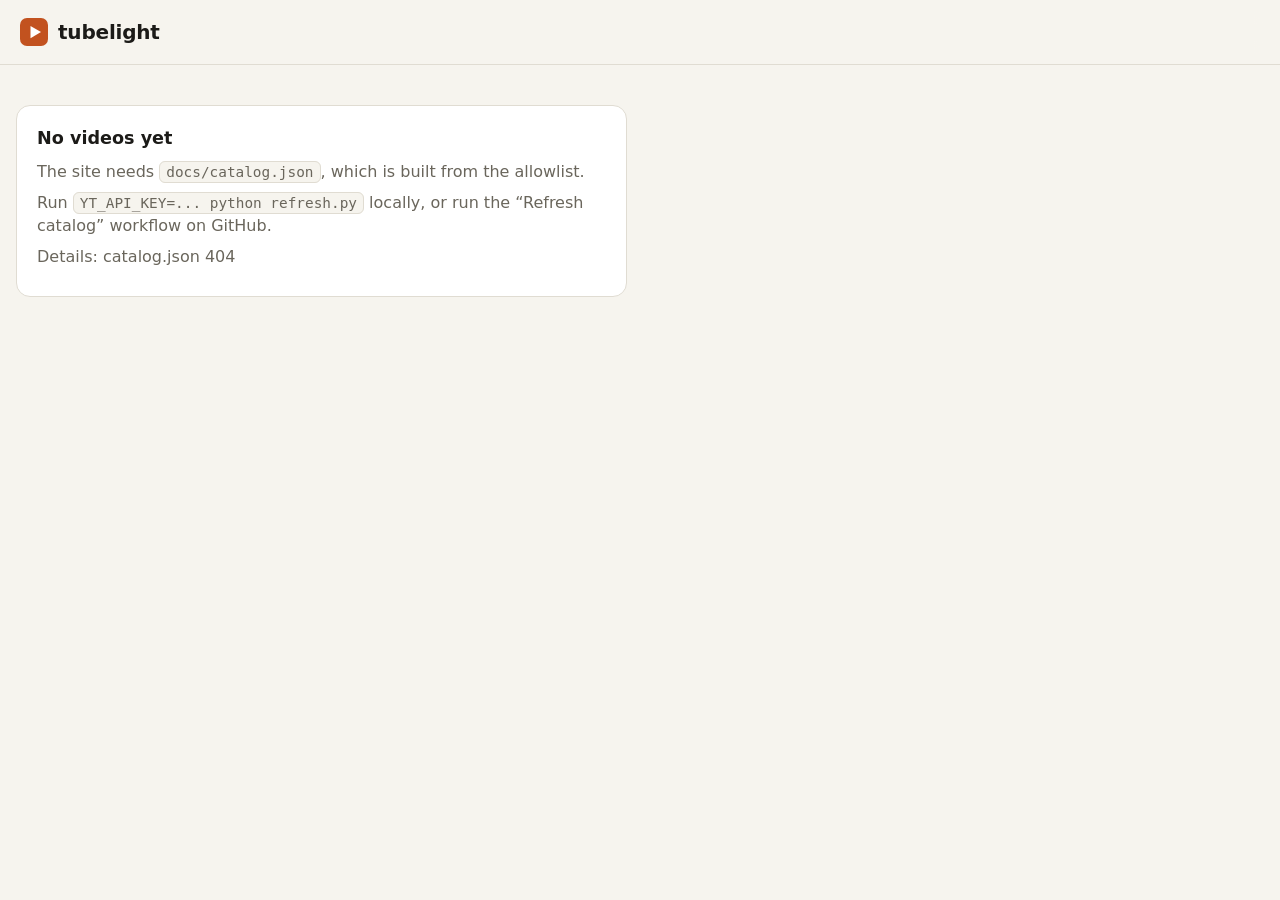
==== docs/index.html @ cef86696 "tubelight: allowlisted YouTube shelves for kids Static site (docs/) that embeds only allowlisted cha" ====
<!doctype html>
<html lang="en">
<head>
  <meta charset="utf-8">
  <meta name="viewport" content="width=device-width, initial-scale=1, viewport-fit=cover">
  <meta name="color-scheme" content="light dark">
  <meta name="referrer" content="strict-origin-when-cross-origin">
  <title>tubelight</title>
  <meta name="description" content="A kids' video shelf: only allowlisted YouTube channels, played in YouTube's embedded player.">
  <link rel="icon" href="data:image/svg+xml,%3Csvg xmlns='http://www.w3.org/2000/svg' viewBox='0 0 32 32'%3E%3Crect width='32' height='32' rx='8' fill='%23c2521f'/%3E%3Cpath d='M12 9l12 7-12 7z' fill='%23fff'/%3E%3C/svg%3E">
  <link rel="stylesheet" href="style.css">
</head>
<body data-page="index">
  <header class="top">
    <a class="brand" href="index.html" aria-label="tubelight home">
      <svg viewBox="0 0 32 32" aria-hidden="true"><rect width="32" height="32" rx="8" fill="var(--accent)"/><path d="M12 9l12 7-12 7z" fill="var(--accent-fg)"/></svg>
      tubelight
    </a>
  </header>
  <main id="app">
    <noscript><div class="notice"><h2>JavaScript is off</h2><p>tubelight needs JavaScript to list the videos.</p></div></noscript>
  </main>
  <script src="app.js"></script>
</body>
</html>
---- docs/style.css ----
/* tubelight: shelves of allowlisted videos. No framework. */
:root {
  --bg: #f6f4ee;
  --surface: #ffffff;
  --fg: #1c1b18;
  --muted: #6a665c;
  --line: #e0dcd2;
  --accent: #c2521f;
  --accent-fg: #ffffff;
  --shadow: 0 1px 2px rgba(0, 0, 0, 0.06), 0 6px 18px rgba(0, 0, 0, 0.06);
  --radius: 14px;
  --card: 260px;
  --font: ui-rounded, "SF Pro Rounded", ui-sans-serif, system-ui, "Segoe UI", Roboto, sans-serif;
  color-scheme: light;
}
@media (prefers-color-scheme: dark) {
  :root:not([data-theme="light"]) {
    --bg: #141417; --surface: #1f1f24; --fg: #ecebe6; --muted: #a39f94; --line: #2f2f36;
    --accent: #ef8a55; --accent-fg: #1a1a1a;
    --shadow: 0 1px 2px rgba(0, 0, 0, 0.4), 0 6px 18px rgba(0, 0, 0, 0.35);
    color-scheme: dark;
  }
}
:root[data-theme="dark"] {
  --bg: #141417; --surface: #1f1f24; --fg: #ecebe6; --muted: #a39f94; --line: #2f2f36;
  --accent: #ef8a55; --accent-fg: #1a1a1a;
  --shadow: 0 1px 2px rgba(0, 0, 0, 0.4), 0 6px 18px rgba(0, 0, 0, 0.35);
  color-scheme: dark;
}

* { box-sizing: border-box; }
html, body { margin: 0; }
body {
  background: var(--bg);
  color: var(--fg);
  font: 16px/1.45 var(--font);
  -webkit-text-size-adjust: 100%;
  min-height: 100dvh;
}
a { color: inherit; text-decoration: none; }
img { display: block; max-width: 100%; }
button { font: inherit; }

/* Header */
.top {
  position: sticky; top: 0; z-index: 10;
  display: flex; align-items: center; gap: 12px;
  padding: 10px 16px;
  padding-left: max(16px, env(safe-area-inset-left));
  padding-right: max(16px, env(safe-area-inset-right));
  background: color-mix(in srgb, var(--bg) 88%, transparent);
  backdrop-filter: blur(12px);
  -webkit-backdrop-filter: blur(12px);
  border-bottom: 1px solid var(--line);
}
.brand {
  display: inline-flex; align-items: center; gap: 10px;
  font-weight: 800; font-size: 1.25rem; letter-spacing: -0.01em;
  min-height: 44px; padding: 0 4px;
}
.brand svg { width: 28px; height: 28px; flex: none; }
.back {
  display: inline-flex; align-items: center; gap: 6px;
  min-height: 44px; padding: 0 14px;
  border-radius: 999px; border: 1px solid var(--line); background: var(--surface);
  font-weight: 600;
}
.back:active { transform: scale(0.97); }

main {
  max-width: 1400px; margin: 0 auto;
  padding: 16px 0 48px;
}

/* Status / empty states */
.notice {
  margin: 24px 16px; padding: 20px;
  background: var(--surface); border: 1px solid var(--line); border-radius: var(--radius);
  max-width: 60ch;
}
.notice h2 { margin: 0 0 8px; font-size: 1.1rem; }
.notice p { margin: 0 0 8px; color: var(--muted); }
.notice code {
  font: 0.9em ui-monospace, "SF Mono", Menlo, Consolas, monospace;
  background: var(--bg); border: 1px solid var(--line); border-radius: 6px; padding: 2px 6px;
}
[hidden] { display: none !important; }

/* Shelves */
.shelf { margin: 8px 0 20px; }
.shelf h2 {
  margin: 0 16px 10px; font-size: 1.3rem; font-weight: 800; letter-spacing: -0.01em;
}
.row {
  display: flex; gap: 14px;
  overflow-x: auto; overscroll-behavior-x: contain;
  scroll-snap-type: x proximity;
  padding: 4px 16px 14px;
  scrollbar-width: thin;
}
.row > .card { flex: 0 0 var(--card); scroll-snap-align: start; }
.grid {
  display: grid; gap: 16px;
  grid-template-columns: repeat(auto-fill, minmax(min(var(--card), 100%), 1fr));
  padding: 4px 16px 14px;
}

/* Card: thumbnail + text, 44px+ touch target by size */
.card {
  display: block; min-width: 0;
  border-radius: var(--radius); outline-offset: 3px;
  -webkit-tap-highlight-color: transparent;
}
.card:focus-visible { outline: 3px solid var(--accent); }
.thumb {
  position: relative; aspect-ratio: 16 / 9;
  background: var(--surface); border-radius: var(--radius); overflow: hidden;
  box-shadow: var(--shadow);
}
.thumb img { width: 100%; height: 100%; object-fit: cover; }
.card:active .thumb { transform: scale(0.98); }
@media (hover: hover) { .card:hover .thumb { transform: translateY(-2px); } }
@media (prefers-reduced-motion: no-preference) { .thumb { transition: transform 150ms ease; } }
.dur {
  position: absolute; right: 8px; bottom: 8px;
  padding: 2px 7px; border-radius: 6px;
  background: rgba(0, 0, 0, 0.75); color: #fff;
  font-size: 0.8rem; font-weight: 600; font-variant-numeric: tabular-nums;
}
.card .title {
  margin: 8px 2px 0; font-weight: 600; line-height: 1.3;
  display: -webkit-box; -webkit-line-clamp: 2; -webkit-box-orient: vertical; overflow: hidden;
  text-wrap: pretty;
}
.card .chan { margin: 2px 2px 0; color: var(--muted); font-size: 0.9rem; }
.card.now .thumb { outline: 3px solid var(--accent); }

/* Watch page. The player is never overlaid, cropped or resized away from 16:9. */
.player {
  width: 100%; max-width: 1100px; margin: 0 auto;
  aspect-ratio: 16 / 9; background: #000;
}
.player iframe { width: 100%; height: 100%; border: 0; display: block; }
@media (min-width: 720px) {
  .player { border-radius: var(--radius); overflow: hidden; margin-top: 8px; }
}
.meta { max-width: 1100px; margin: 14px auto 6px; padding: 0 16px; }
.meta h1 { margin: 0; font-size: 1.35rem; line-height: 1.3; letter-spacing: -0.01em; text-wrap: balance; }
.meta p { margin: 4px 0 0; color: var(--muted); }
.more { margin-top: 18px; }
.more h2 { margin: 0 16px 10px; font-size: 1.15rem; font-weight: 800; }

@media (max-width: 480px) {
  :root { --card: 220px; }
  .brand { font-size: 1.15rem; }
}
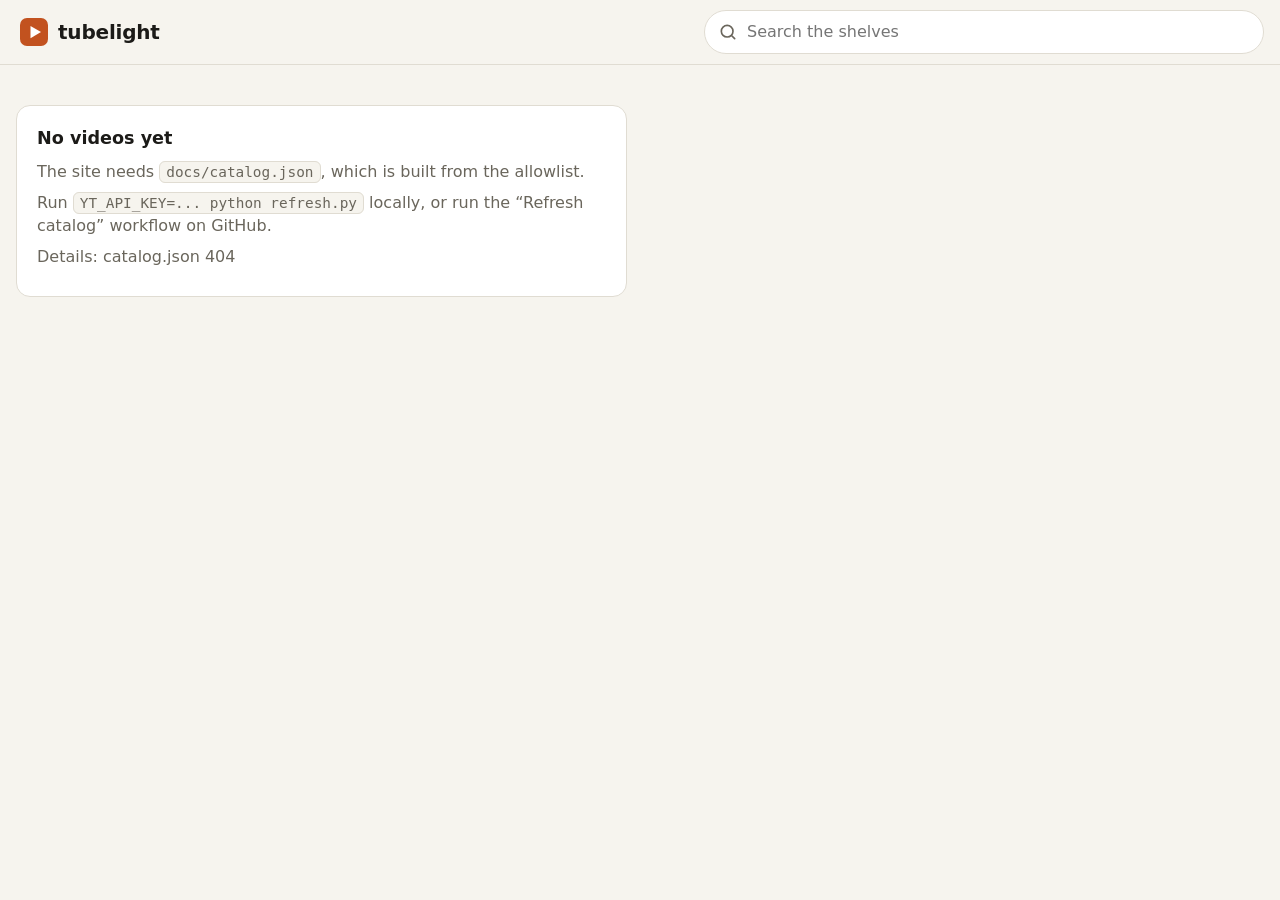
==== commit 888bbea6: "YouTube-style cards: avatars, view counts, upload age; local search over the catalog refresh.py asks" ====
--- a/docs/index.html
+++ b/docs/index.html
@@ -16,6 +16,10 @@
       <svg viewBox="0 0 32 32" aria-hidden="true"><rect width="32" height="32" rx="8" fill="var(--accent)"/><path d="M12 9l12 7-12 7z" fill="var(--accent-fg)"/></svg>
       tubelight
     </a>
+    <form class="search" action="index.html" method="get" role="search">
+      <svg viewBox="0 0 24 24" aria-hidden="true" fill="none" stroke="currentColor" stroke-width="2" stroke-linecap="round"><circle cx="11" cy="11" r="7"/><path d="m20 20-3.5-3.5"/></svg>
+      <input type="search" id="q" name="q" placeholder="Search the shelves" aria-label="Search videos on the shelves" autocomplete="off" autocapitalize="off" spellcheck="false" enterkeyhint="search">
+    </form>
   </header>
   <main id="app">
     <noscript><div class="notice"><h2>JavaScript is off</h2><p>tubelight needs JavaScript to list the videos.</p></div></noscript>
--- a/docs/style.css
+++ b/docs/style.css
@@ -67,6 +67,22 @@
 }
 .back:active { transform: scale(0.97); }
 
+/* Search over the local catalog (never YouTube) */
+.search { flex: 1 1 200px; max-width: 560px; margin-left: auto; position: relative; }
+.search input {
+  width: 100%; min-height: 44px; padding: 8px 14px 8px 42px;
+  font: inherit; color: var(--fg); background: var(--surface);
+  border: 1px solid var(--line); border-radius: 999px;
+  -webkit-appearance: none; appearance: none;
+}
+.search input:focus { outline: 2px solid var(--accent); outline-offset: 1px; border-color: transparent; }
+.search input::-webkit-search-decoration { -webkit-appearance: none; }
+.search svg {
+  position: absolute; left: 14px; top: 50%; width: 20px; height: 20px;
+  transform: translateY(-50%); color: var(--muted); pointer-events: none;
+}
+.results .hint { margin: 0 16px; color: var(--muted); }
+
 main {
   max-width: 1400px; margin: 0 auto;
   padding: 16px 0 48px;
@@ -127,12 +143,23 @@
   background: rgba(0, 0, 0, 0.75); color: #fff;
   font-size: 0.8rem; font-weight: 600; font-variant-numeric: tabular-nums;
 }
+/* Below the thumbnail: avatar on the left, title / channel / stats on the right */
+.info { display: flex; gap: 10px; margin-top: 10px; padding: 0 2px; }
+.avatar {
+  flex: none; width: 36px; height: 36px; border-radius: 50%;
+  background: var(--line); color: var(--muted);
+  display: grid; place-items: center; font-weight: 700; font-size: 0.95rem;
+  overflow: hidden;
+}
+.avatar img { width: 100%; height: 100%; object-fit: cover; }
+.text { min-width: 0; flex: 1; }
 .card .title {
-  margin: 8px 2px 0; font-weight: 600; line-height: 1.3;
+  margin: 0; font-weight: 600; line-height: 1.3;
   display: -webkit-box; -webkit-line-clamp: 2; -webkit-box-orient: vertical; overflow: hidden;
   text-wrap: pretty;
 }
-.card .chan { margin: 2px 2px 0; color: var(--muted); font-size: 0.9rem; }
+.card .chan { margin: 3px 0 0; color: var(--muted); font-size: 0.85rem; white-space: nowrap; overflow: hidden; text-overflow: ellipsis; }
+.card .stats { margin: 0; color: var(--muted); font-size: 0.85rem; font-variant-numeric: tabular-nums; }
 .card.now .thumb { outline: 3px solid var(--accent); }
 
 /* Watch page. The player is never overlaid, cropped or resized away from 16:9. */
@@ -151,6 +178,9 @@
 .more h2 { margin: 0 16px 10px; font-size: 1.15rem; font-weight: 800; }
 
 @media (max-width: 480px) {
-  :root { --card: 220px; }
+  :root { --card: 240px; }
   .brand { font-size: 1.15rem; }
+  .top { flex-wrap: wrap; }
+  .search { flex-basis: 100%; max-width: none; margin-left: 0; order: 3; }
+  .top:has(.back) .brand { display: none; }
 }
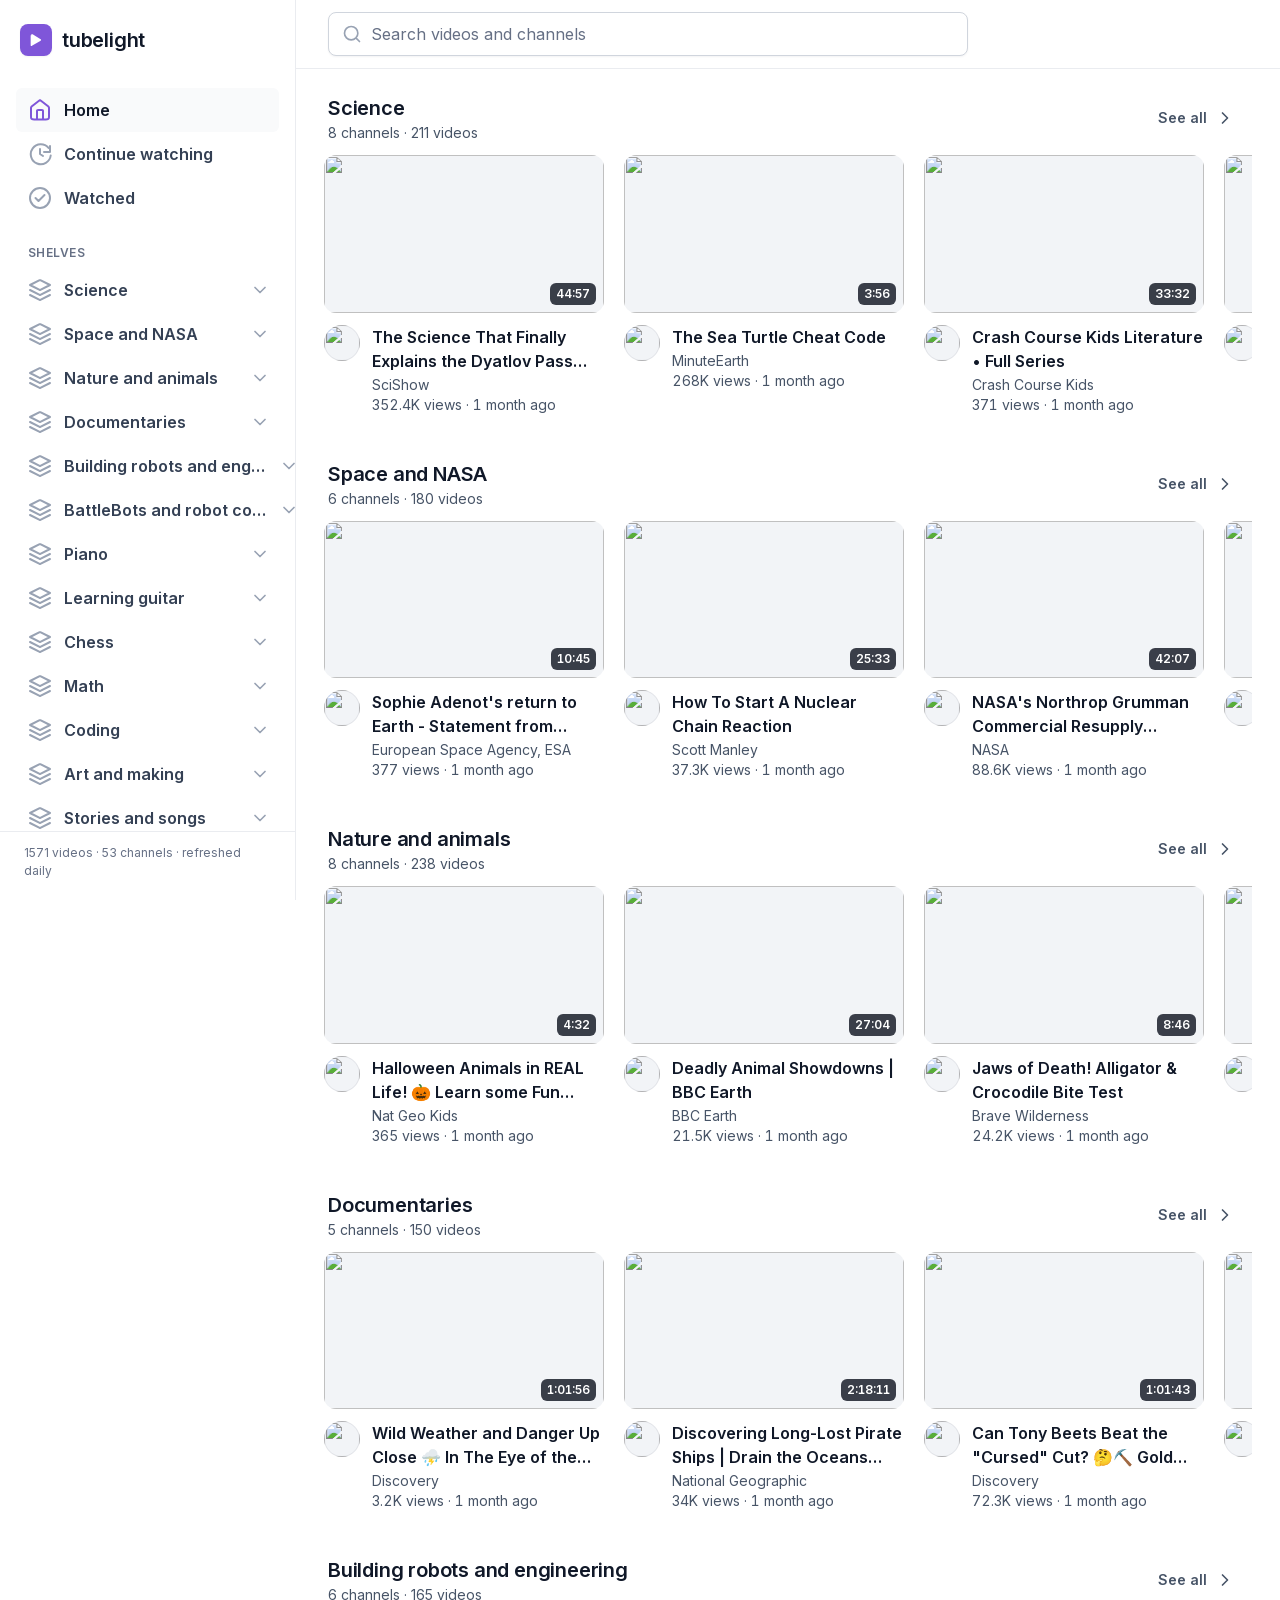
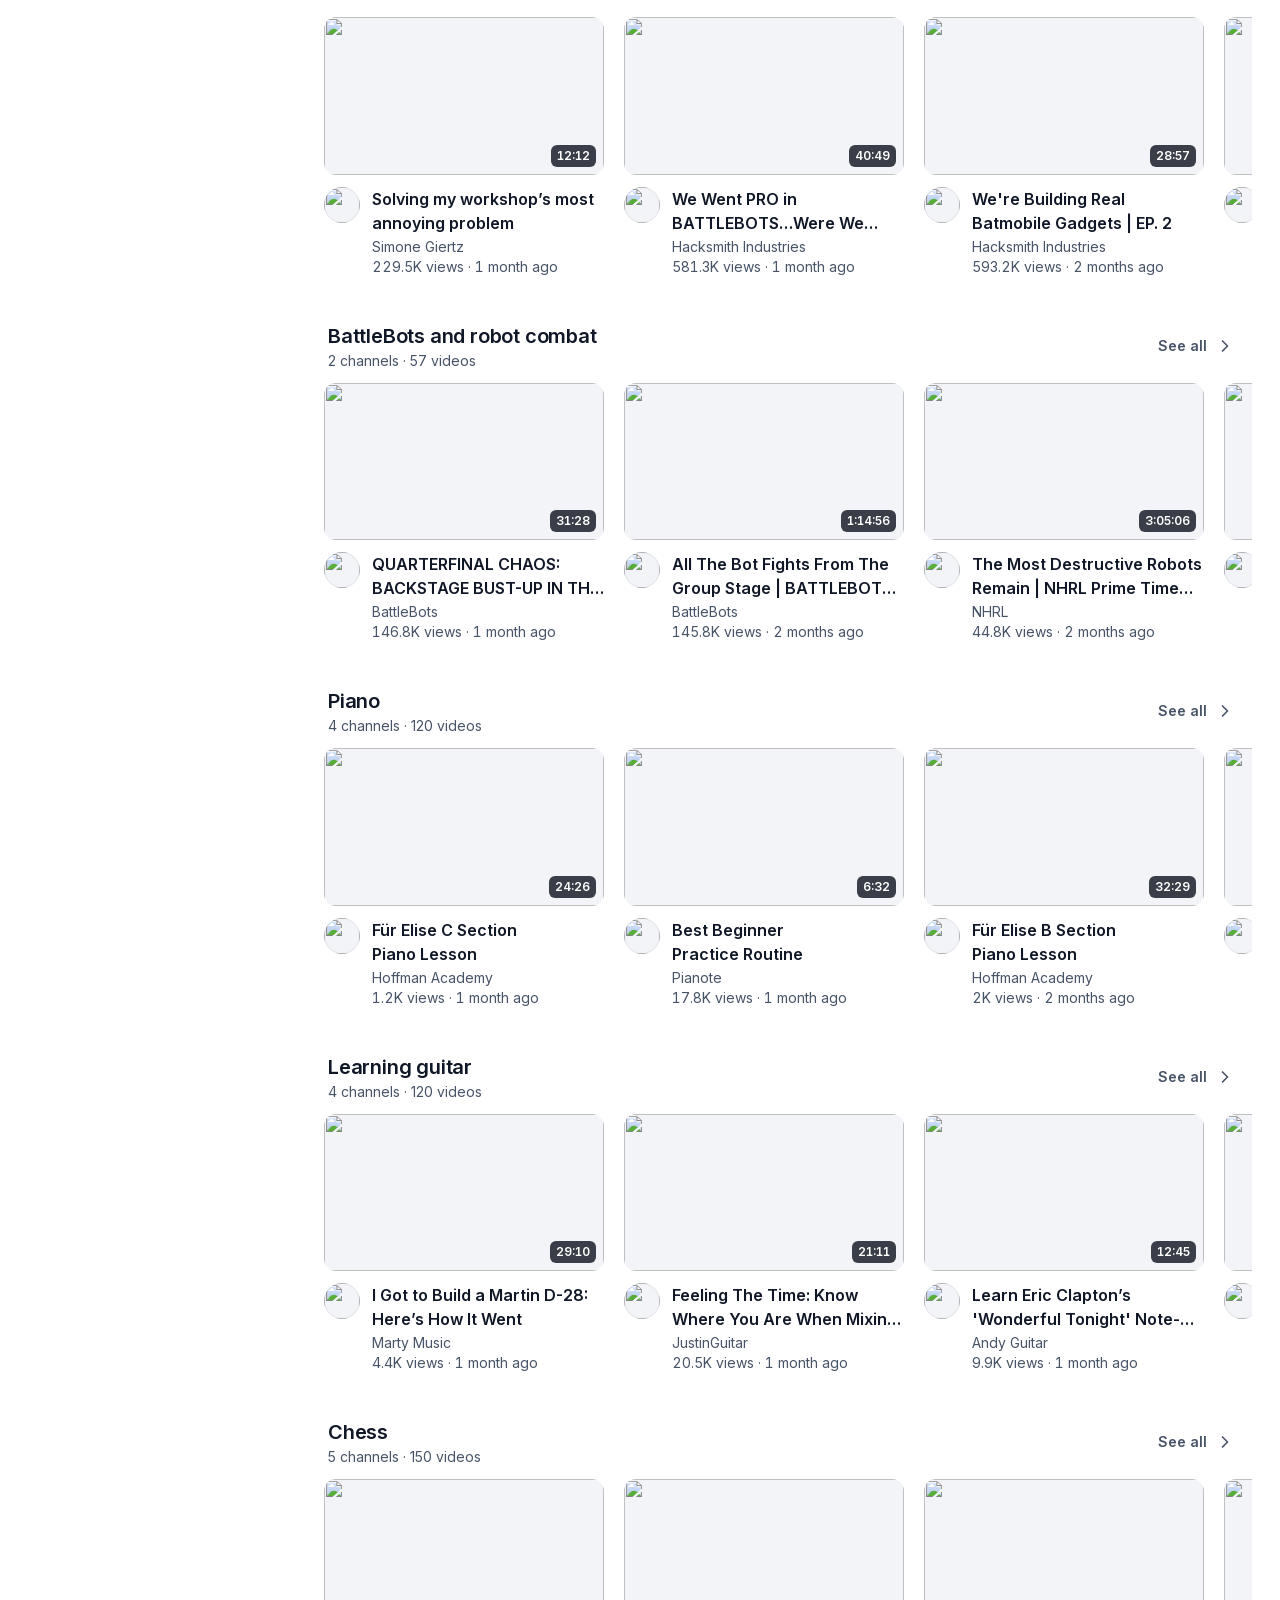
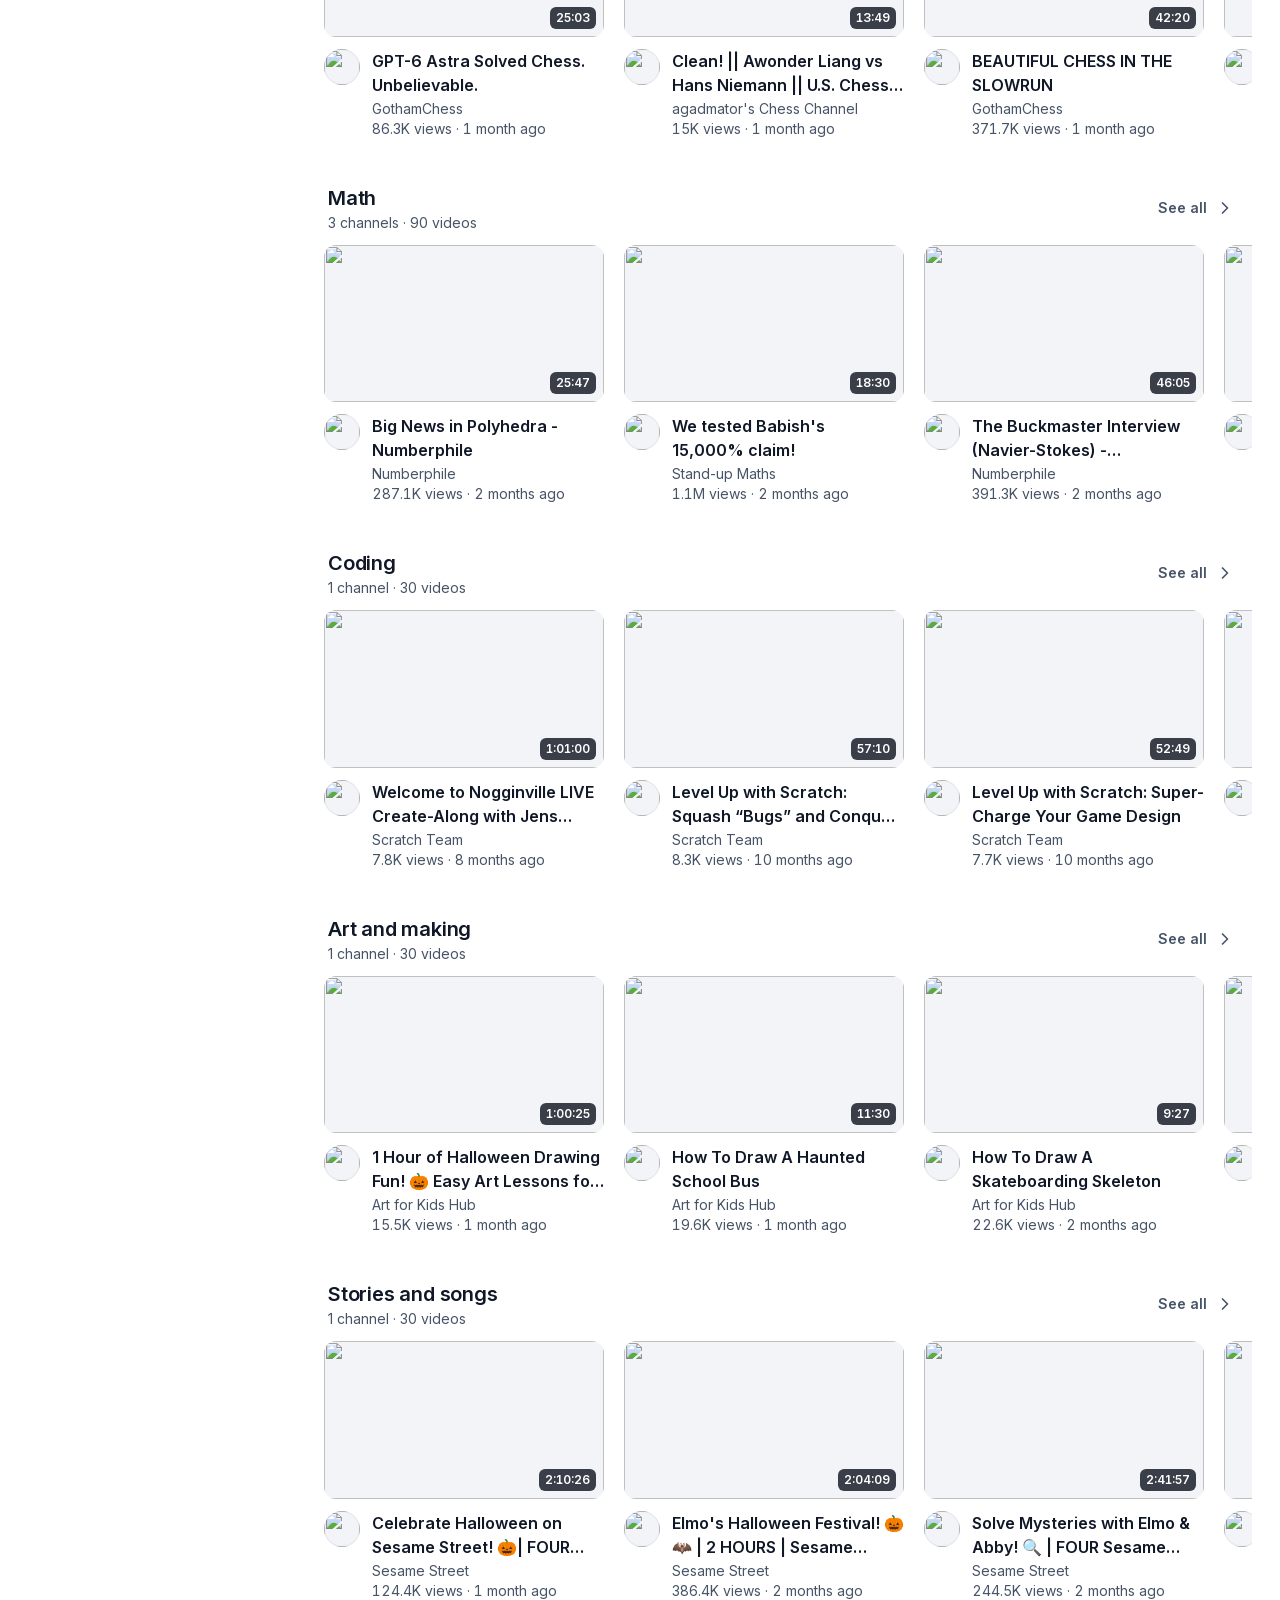
==== commit 36407676: "Rebuild the site as an app in the Untitled UI design language Left pane with shelves and their chann" ====
--- a/docs/index.html
+++ b/docs/index.html
@@ -6,24 +6,57 @@
   <meta name="color-scheme" content="light dark">
   <meta name="referrer" content="strict-origin-when-cross-origin">
   <title>tubelight</title>
-  <meta name="description" content="A kids' video shelf: only allowlisted YouTube channels, played in YouTube's embedded player.">
-  <link rel="icon" href="data:image/svg+xml,%3Csvg xmlns='http://www.w3.org/2000/svg' viewBox='0 0 32 32'%3E%3Crect width='32' height='32' rx='8' fill='%23c2521f'/%3E%3Cpath d='M12 9l12 7-12 7z' fill='%23fff'/%3E%3C/svg%3E">
+  <meta name="description" content="A kids' video library: only allowlisted YouTube channels, played in YouTube's embedded player.">
+  <link rel="icon" href="data:image/svg+xml,%3Csvg xmlns='http://www.w3.org/2000/svg' viewBox='0 0 32 32'%3E%3Crect width='32' height='32' rx='8' fill='%237F56D9'/%3E%3Cpath d='M12 9l12 7-12 7z' fill='%23fff'/%3E%3C/svg%3E">
+  <link rel="preload" href="fonts/Inter-latin.woff2" as="font" type="font/woff2" crossorigin>
   <link rel="stylesheet" href="style.css">
 </head>
-<body data-page="index">
-  <header class="top">
-    <a class="brand" href="index.html" aria-label="tubelight home">
-      <svg viewBox="0 0 32 32" aria-hidden="true"><rect width="32" height="32" rx="8" fill="var(--accent)"/><path d="M12 9l12 7-12 7z" fill="var(--accent-fg)"/></svg>
-      tubelight
-    </a>
-    <form class="search" action="index.html" method="get" role="search">
-      <svg viewBox="0 0 24 24" aria-hidden="true" fill="none" stroke="currentColor" stroke-width="2" stroke-linecap="round"><circle cx="11" cy="11" r="7"/><path d="m20 20-3.5-3.5"/></svg>
-      <input type="search" id="q" name="q" placeholder="Search the shelves" aria-label="Search videos on the shelves" autocomplete="off" autocapitalize="off" spellcheck="false" enterkeyhint="search">
-    </form>
-  </header>
-  <main id="app">
-    <noscript><div class="notice"><h2>JavaScript is off</h2><p>tubelight needs JavaScript to list the videos.</p></div></noscript>
-  </main>
+<body>
+  <!-- Icon sprite, Untitled UI line style: 24px grid, 2px stroke, round caps -->
+  <svg xmlns="http://www.w3.org/2000/svg" style="display:none" aria-hidden="true">
+    <symbol id="i-search" viewBox="0 0 24 24"><path d="M21 21l-4.35-4.35M19 11a8 8 0 11-16 0 8 8 0 0116 0z"/></symbol>
+    <symbol id="i-home" viewBox="0 0 24 24"><path d="M9 21V13.6c0-.56 0-.84.11-1.05a1 1 0 01.44-.44C9.76 12 10.04 12 10.6 12h2.8c.56 0 .84 0 1.05.11a1 1 0 01.44.44c.11.21.11.49.11 1.05V21M11.02 2.76L4.24 8.04c-.46.35-.68.53-.85.75a2 2 0 00-.33.66C3 9.72 3 10 3 10.58v7.62c0 1.12 0 1.68.22 2.11a2 2 0 00.87.87C4.52 21.4 5.08 21.4 6.2 21.4h11.6c1.12 0 1.68 0 2.11-.22a2 2 0 00.87-.87c.22-.43.22-.99.22-2.11v-7.62c0-.58 0-.86-.07-1.13a2 2 0 00-.33-.66c-.17-.22-.4-.4-.85-.75l-6.78-5.28c-.35-.27-.52-.41-.72-.46a1 1 0 00-.5 0c-.2.05-.37.19-.72.46z"/></symbol>
+    <symbol id="i-clock" viewBox="0 0 24 24"><path d="M22.7 13.5a10 10 0 11-2.2-7.6M22 4v6h-6M12 7v5l3 2"/></symbol>
+    <symbol id="i-check-circle" viewBox="0 0 24 24"><path d="M7.5 12l3 3 6-6M22 12a10 10 0 11-20 0 10 10 0 0120 0z"/></symbol>
+    <symbol id="i-check" viewBox="0 0 24 24"><path d="M20 6L9 17l-5-5"/></symbol>
+    <symbol id="i-menu" viewBox="0 0 24 24"><path d="M3 12h18M3 6h18M3 18h18"/></symbol>
+    <symbol id="i-x" viewBox="0 0 24 24"><path d="M17 7L7 17M7 7l10 10"/></symbol>
+    <symbol id="i-chevron-right" viewBox="0 0 24 24"><path d="M9 18l6-6-6-6"/></symbol>
+    <symbol id="i-chevron-down" viewBox="0 0 24 24"><path d="M6 9l6 6 6-6"/></symbol>
+    <symbol id="i-arrow-left" viewBox="0 0 24 24"><path d="M19 12H5m0 0l7 7m-7-7l7-7"/></symbol>
+    <symbol id="i-play" viewBox="0 0 24 24"><path d="M5 4.99c0-.98 0-1.47.2-1.74a1 1 0 01.73-.4c.34-.03.75.24 1.57.77l10.86 7.01c.71.46 1.07.69 1.19.98a1 1 0 010 .78c-.12.29-.48.52-1.19.98L6.5 20.38c-.82.53-1.23.8-1.57.77a1 1 0 01-.73-.4c-.2-.27-.2-.76-.2-1.74V4.99z"/></symbol>
+    <symbol id="i-layers" viewBox="0 0 24 24"><path d="M2 12l9.64 4.82c.13.07.2.1.27.11a.5.5 0 00.18 0c.07-.01.14-.04.27-.11L22 12M2 17l9.64 4.82c.13.07.2.1.27.11a.5.5 0 00.18 0c.07-.01.14-.04.27-.11L22 17M2 7l9.64-4.82c.13-.07.2-.1.27-.11a.5.5 0 01.18 0c.07.01.14.04.27.11L22 7l-9.64 4.82c-.13.07-.2.1-.27.11a.5.5 0 01-.18 0c-.07-.01-.14-.04-.27-.11L2 7z"/></symbol>
+    <symbol id="i-grid" viewBox="0 0 24 24"><path d="M8.4 3H4.6c-.56 0-.84 0-1.05.11a1 1 0 00-.44.44C3 3.76 3 4.04 3 4.6v3.8c0 .56 0 .84.11 1.05a1 1 0 00.44.44C3.76 10 4.04 10 4.6 10h3.8c.56 0 .84 0 1.05-.11a1 1 0 00.44-.44C10 9.24 10 8.96 10 8.4V4.6c0-.56 0-.84-.11-1.05a1 1 0 00-.44-.44C9.24 3 8.96 3 8.4 3zM19.4 3h-3.8c-.56 0-.84 0-1.05.11a1 1 0 00-.44.44C14 3.76 14 4.04 14 4.6v3.8c0 .56 0 .84.11 1.05a1 1 0 00.44.44c.21.11.49.11 1.05.11h3.8c.56 0 .84 0 1.05-.11a1 1 0 00.44-.44C21 9.24 21 8.96 21 8.4V4.6c0-.56 0-.84-.11-1.05a1 1 0 00-.44-.44C20.24 3 19.96 3 19.4 3zM19.4 14h-3.8c-.56 0-.84 0-1.05.11a1 1 0 00-.44.44c-.11.21-.11.49-.11 1.05v3.8c0 .56 0 .84.11 1.05a1 1 0 00.44.44c.21.11.49.11 1.05.11h3.8c.56 0 .84 0 1.05-.11a1 1 0 00.44-.44c.11-.21.11-.49.11-1.05v-3.8c0-.56 0-.84-.11-1.05a1 1 0 00-.44-.44C20.24 14 19.96 14 19.4 14zM8.4 14H4.6c-.56 0-.84 0-1.05.11a1 1 0 00-.44.44C3 14.76 3 15.04 3 15.6v3.8c0 .56 0 .84.11 1.05a1 1 0 00.44.44C3.76 21 4.04 21 4.6 21h3.8c.56 0 .84 0 1.05-.11a1 1 0 00.44-.44c.11-.21.11-.49.11-1.05v-3.8c0-.56 0-.84-.11-1.05a1 1 0 00-.44-.44C9.24 14 8.96 14 8.4 14z"/></symbol>
+    <symbol id="i-trash" viewBox="0 0 24 24"><path d="M16 6v-.8c0-1.12 0-1.68-.22-2.11a2 2 0 00-.87-.87C14.48 2 13.92 2 12.8 2h-1.6c-1.12 0-1.68 0-2.11.22a2 2 0 00-.87.87C8 3.52 8 4.08 8 5.2V6m2 5.5v5m4-5v5M3 6h18m-2 0v11.2c0 1.68 0 2.52-.33 3.16a3 3 0 01-1.31 1.31c-.64.33-1.48.33-3.16.33H9.8c-1.68 0-2.52 0-3.16-.33a3 3 0 01-1.31-1.31C5 19.72 5 18.88 5 17.2V6"/></symbol>
+  </svg>
+
+  <div class="app" id="app">
+    <aside class="sidebar" id="sidebar" aria-label="Library">
+      <div class="sidebar-head">
+        <a class="brand" href="index.html" data-route="home">
+          <span class="brand-mark" aria-hidden="true"><svg class="icon"><use href="#i-play"/></svg></span>
+          tubelight
+        </a>
+        <button class="icon-btn sidebar-close" id="sidebar-close" type="button" aria-label="Close menu"><svg class="icon"><use href="#i-x"/></svg></button>
+      </div>
+      <nav class="nav" id="nav" aria-label="Shelves and channels"></nav>
+      <div class="sidebar-foot" id="sidebar-foot"></div>
+    </aside>
+    <div class="backdrop" id="backdrop" hidden></div>
+
+    <div class="content">
+      <header class="topbar">
+        <button class="icon-btn menu-btn" id="menu-btn" type="button" aria-label="Open menu" aria-controls="sidebar" aria-expanded="false"><svg class="icon"><use href="#i-menu"/></svg></button>
+        <form class="search" id="search-form" role="search" action="index.html" method="get">
+          <svg class="icon search-icon" aria-hidden="true"><use href="#i-search"/></svg>
+          <input class="input" type="search" id="q" name="q" placeholder="Search videos and channels" aria-label="Search videos and channels" autocomplete="off" autocapitalize="off" spellcheck="false" enterkeyhint="search">
+        </form>
+      </header>
+      <main class="view" id="view" tabindex="-1">
+        <noscript><div class="empty"><h2>JavaScript is off</h2><p>tubelight needs JavaScript to show the library.</p></div></noscript>
+      </main>
+    </div>
+  </div>
   <script src="app.js"></script>
 </body>
 </html>
--- a/docs/style.css
+++ b/docs/style.css
@@ -1,186 +1,324 @@
-/* tubelight: shelves of allowlisted videos. No framework. */
+/* tubelight — Untitled UI design language in plain CSS.
+   Tokens follow Untitled UI's gray/brand scales, type scale, radii, shadows
+   and focus rings. No framework, no build step. */
+
+@font-face {
+  font-family: "Inter";
+  font-style: normal;
+  font-weight: 400 700;
+  font-display: swap;
+  src: url("fonts/Inter-latin.woff2") format("woff2");
+  unicode-range: U+0000-00FF, U+0131, U+0152-0153, U+02BB-02BC, U+02C6, U+02DA, U+02DC, U+0304, U+0308, U+0329, U+2000-206F, U+20AC, U+2122, U+2191, U+2193, U+2212, U+2215, U+FEFF, U+FFFD;
+}
+
 :root {
-  --bg: #f6f4ee;
-  --surface: #ffffff;
-  --fg: #1c1b18;
-  --muted: #6a665c;
-  --line: #e0dcd2;
-  --accent: #c2521f;
-  --accent-fg: #ffffff;
-  --shadow: 0 1px 2px rgba(0, 0, 0, 0.06), 0 6px 18px rgba(0, 0, 0, 0.06);
-  --radius: 14px;
-  --card: 260px;
-  --font: ui-rounded, "SF Pro Rounded", ui-sans-serif, system-ui, "Segoe UI", Roboto, sans-serif;
+  /* Primitives: Untitled UI gray and brand (purple) scales */
+  --gray-25: #FCFCFD; --gray-50: #F9FAFB; --gray-100: #F2F4F7; --gray-200: #EAECF0; --gray-300: #D0D5DD;
+  --gray-400: #98A2B3; --gray-500: #667085; --gray-600: #475467; --gray-700: #344054; --gray-800: #182230;
+  --gray-900: #101828; --gray-950: #0C111D;
+  --brand-50: #F9F5FF; --brand-100: #F4EBFF; --brand-200: #E9D7FE; --brand-300: #D6BBFB; --brand-400: #B692F6;
+  --brand-500: #9E77ED; --brand-600: #7F56D9; --brand-700: #6941C6; --brand-800: #53389E; --brand-900: #42307D;
+  --success-50: #ECFDF3; --success-200: #ABEFC6; --success-500: #17B26A; --success-600: #079455; --success-700: #067647;
+  --error-600: #D92D20;
+
+  /* Semantic (light) */
+  --bg-primary: #FFFFFF;
+  --bg-secondary: var(--gray-50);
+  --bg-tertiary: var(--gray-100);
+  --bg-active: var(--gray-50);
+  --bg-brand-primary: var(--brand-50);
+  --bg-brand-solid: var(--brand-600);
+  --bg-brand-solid-hover: var(--brand-700);
+  --border-primary: var(--gray-300);
+  --border-secondary: var(--gray-200);
+  --border-brand: var(--brand-300);
+  --text-primary: var(--gray-900);
+  --text-secondary: var(--gray-700);
+  --text-tertiary: var(--gray-600);
+  --text-quaternary: var(--gray-500);
+  --text-placeholder: var(--gray-500);
+  --text-brand: var(--brand-700);
+  --text-on-brand: #FFFFFF;
+  --fg-quaternary: var(--gray-400);
+  --fg-brand: var(--brand-600);
+  --utility-success-bg: var(--success-50);
+  --utility-success-border: var(--success-200);
+  --utility-success-text: var(--success-700);
+  --ring: 0 0 0 4px var(--brand-100);
+  --ring-gray: 0 0 0 4px var(--gray-100);
+  --shadow-xs: 0 1px 2px 0 rgba(16, 24, 40, 0.05);
+  --shadow-sm: 0 1px 3px 0 rgba(16, 24, 40, 0.10), 0 1px 2px 0 rgba(16, 24, 40, 0.06);
+  --shadow-md: 0 4px 8px -2px rgba(16, 24, 40, 0.10), 0 2px 4px -2px rgba(16, 24, 40, 0.06);
+  --shadow-lg: 0 12px 16px -4px rgba(16, 24, 40, 0.08), 0 4px 6px -2px rgba(16, 24, 40, 0.03);
+  --thumb-bg: var(--gray-100);
+
+  --sidebar-w: 296px;
+  --radius-sm: 6px; --radius-md: 8px; --radius-lg: 12px; --radius-xl: 16px;
+  --font: "Inter", ui-sans-serif, system-ui, -apple-system, "Segoe UI", Roboto, sans-serif;
   color-scheme: light;
 }
 @media (prefers-color-scheme: dark) {
   :root:not([data-theme="light"]) {
-    --bg: #141417; --surface: #1f1f24; --fg: #ecebe6; --muted: #a39f94; --line: #2f2f36;
-    --accent: #ef8a55; --accent-fg: #1a1a1a;
-    --shadow: 0 1px 2px rgba(0, 0, 0, 0.4), 0 6px 18px rgba(0, 0, 0, 0.35);
+    --bg-primary: var(--gray-950); --bg-secondary: var(--gray-900); --bg-tertiary: var(--gray-800); --bg-active: var(--gray-800);
+    --bg-brand-primary: #2C1C5F; --bg-brand-solid: var(--brand-600); --bg-brand-solid-hover: var(--brand-500);
+    --border-primary: var(--gray-700); --border-secondary: var(--gray-800); --border-brand: var(--brand-400);
+    --text-primary: var(--gray-50); --text-secondary: var(--gray-300); --text-tertiary: var(--gray-400); --text-quaternary: var(--gray-400);
+    --text-placeholder: var(--gray-500); --text-brand: var(--brand-300); --fg-quaternary: var(--gray-500); --fg-brand: var(--brand-500);
+    --utility-success-bg: #053321; --utility-success-border: #085D3A; --utility-success-text: #75E0A7;
+    --ring: 0 0 0 4px rgba(158, 119, 237, 0.24); --ring-gray: 0 0 0 4px rgba(152, 162, 179, 0.14);
+    --thumb-bg: var(--gray-800);
     color-scheme: dark;
   }
 }
 :root[data-theme="dark"] {
-  --bg: #141417; --surface: #1f1f24; --fg: #ecebe6; --muted: #a39f94; --line: #2f2f36;
-  --accent: #ef8a55; --accent-fg: #1a1a1a;
-  --shadow: 0 1px 2px rgba(0, 0, 0, 0.4), 0 6px 18px rgba(0, 0, 0, 0.35);
+  --bg-primary: var(--gray-950); --bg-secondary: var(--gray-900); --bg-tertiary: var(--gray-800); --bg-active: var(--gray-800);
+  --bg-brand-primary: #2C1C5F; --bg-brand-solid: var(--brand-600); --bg-brand-solid-hover: var(--brand-500);
+  --border-primary: var(--gray-700); --border-secondary: var(--gray-800); --border-brand: var(--brand-400);
+  --text-primary: var(--gray-50); --text-secondary: var(--gray-300); --text-tertiary: var(--gray-400); --text-quaternary: var(--gray-400);
+  --text-placeholder: var(--gray-500); --text-brand: var(--brand-300); --fg-quaternary: var(--gray-500); --fg-brand: var(--brand-500);
+  --utility-success-bg: #053321; --utility-success-border: #085D3A; --utility-success-text: #75E0A7;
+  --ring: 0 0 0 4px rgba(158, 119, 237, 0.24); --ring-gray: 0 0 0 4px rgba(152, 162, 179, 0.14);
+  --thumb-bg: var(--gray-800);
   color-scheme: dark;
 }
 
+/* ---------- base ---------- */
 * { box-sizing: border-box; }
-html, body { margin: 0; }
+html, body { margin: 0; height: 100%; }
 body {
-  background: var(--bg);
-  color: var(--fg);
-  font: 16px/1.45 var(--font);
-  -webkit-text-size-adjust: 100%;
-  min-height: 100dvh;
+  background: var(--bg-primary); color: var(--text-primary);
+  font: 400 16px/24px var(--font);
+  -webkit-font-smoothing: antialiased; -webkit-text-size-adjust: 100%;
 }
 a { color: inherit; text-decoration: none; }
 img { display: block; max-width: 100%; }
-button { font: inherit; }
-
-/* Header */
-.top {
-  position: sticky; top: 0; z-index: 10;
+button { font: inherit; color: inherit; background: none; border: 0; padding: 0; cursor: pointer; }
+h1, h2, h3, p { margin: 0; }
+[hidden] { display: none !important; }
+.icon { width: 20px; height: 20px; flex: none; fill: none; stroke: currentColor; stroke-width: 2; stroke-linecap: round; stroke-linejoin: round; }
+:focus-visible { outline: none; box-shadow: var(--ring); border-radius: var(--radius-md); }
+
+/* ---------- app shell ---------- */
+.app { display: flex; min-height: 100dvh; }
+.sidebar {
+  width: var(--sidebar-w); flex: none;
+  display: flex; flex-direction: column;
+  background: var(--bg-primary); border-right: 1px solid var(--border-secondary);
+  position: sticky; top: 0; height: 100dvh; overflow: hidden;
+}
+.sidebar-head { display: flex; align-items: center; justify-content: space-between; padding: 24px 20px 16px; }
+.brand { display: inline-flex; align-items: center; gap: 10px; font-weight: 600; font-size: 20px; line-height: 30px; letter-spacing: -0.01em; }
+.brand-mark {
+  display: grid; place-items: center; width: 32px; height: 32px; border-radius: var(--radius-md);
+  background: var(--bg-brand-solid); color: #fff; box-shadow: var(--shadow-xs);
+}
+.brand-mark .icon { width: 16px; height: 16px; fill: currentColor; stroke: none; }
+
+.nav { flex: 1; overflow-y: auto; padding: 0 16px 16px; scrollbar-width: thin; }
+.nav-section { margin-top: 16px; }
+.nav-label {
+  padding: 8px 12px 6px; font-size: 12px; line-height: 18px; font-weight: 600;
+  color: var(--text-quaternary); text-transform: uppercase; letter-spacing: 0.04em;
+}
+.nav-item {
+  display: flex; align-items: center; gap: 12px; width: 100%;
+  min-height: 44px; padding: 8px 12px; border-radius: var(--radius-sm);
+  font-size: 16px; line-height: 24px; font-weight: 600; color: var(--text-secondary);
+  text-align: left; -webkit-tap-highlight-color: transparent;
+}
+.nav-item .icon { width: 24px; height: 24px; color: var(--fg-quaternary); }
+.nav-item:hover { background: var(--bg-active); color: var(--text-primary); }
+.nav-item[aria-current="page"] { background: var(--bg-active); color: var(--text-primary); }
+.nav-item[aria-current="page"] .icon { color: var(--fg-brand); }
+.nav-item .grow { flex: 1; min-width: 0; overflow: hidden; text-overflow: ellipsis; white-space: nowrap; }
+.nav-item .count {
+  font-size: 12px; line-height: 18px; font-weight: 500; color: var(--text-secondary);
+  background: var(--bg-tertiary); border-radius: 999px; padding: 2px 8px;
+}
+.nav-shelf { display: flex; align-items: stretch; }
+.nav-shelf .nav-item { border-radius: var(--radius-sm) 0 0 var(--radius-sm); }
+.nav-toggle {
+  display: grid; place-items: center; width: 44px; border-radius: 0 var(--radius-sm) var(--radius-sm) 0;
+  color: var(--fg-quaternary);
+}
+.nav-toggle:hover { background: var(--bg-active); color: var(--text-primary); }
+.nav-toggle .icon { transition: transform 150ms ease; }
+.nav-toggle[aria-expanded="true"] .icon { transform: rotate(180deg); }
+.nav-children { margin: 2px 0 6px 0; padding-left: 12px; border-left: 1px solid var(--border-secondary); margin-left: 23px; }
+.nav-children .nav-item { font-weight: 500; font-size: 15px; min-height: 40px; padding: 6px 10px; }
+.sidebar-foot { padding: 12px 24px 20px; border-top: 1px solid var(--border-secondary); font-size: 12px; line-height: 18px; color: var(--text-quaternary); }
+
+.backdrop { position: fixed; inset: 0; background: rgba(12, 17, 29, 0.6); z-index: 30; }
+
+.content { flex: 1; min-width: 0; display: flex; flex-direction: column; }
+.topbar {
+  position: sticky; top: 0; z-index: 20;
   display: flex; align-items: center; gap: 12px;
-  padding: 10px 16px;
-  padding-left: max(16px, env(safe-area-inset-left));
-  padding-right: max(16px, env(safe-area-inset-right));
-  background: color-mix(in srgb, var(--bg) 88%, transparent);
-  backdrop-filter: blur(12px);
-  -webkit-backdrop-filter: blur(12px);
-  border-bottom: 1px solid var(--line);
-}
-.brand {
-  display: inline-flex; align-items: center; gap: 10px;
-  font-weight: 800; font-size: 1.25rem; letter-spacing: -0.01em;
-  min-height: 44px; padding: 0 4px;
-}
-.brand svg { width: 28px; height: 28px; flex: none; }
-.back {
-  display: inline-flex; align-items: center; gap: 6px;
-  min-height: 44px; padding: 0 14px;
-  border-radius: 999px; border: 1px solid var(--line); background: var(--surface);
-  font-weight: 600;
-}
-.back:active { transform: scale(0.97); }
-
-/* Search over the local catalog (never YouTube) */
-.search { flex: 1 1 200px; max-width: 560px; margin-left: auto; position: relative; }
-.search input {
-  width: 100%; min-height: 44px; padding: 8px 14px 8px 42px;
-  font: inherit; color: var(--fg); background: var(--surface);
-  border: 1px solid var(--line); border-radius: 999px;
+  padding: 12px 32px; background: var(--bg-primary); border-bottom: 1px solid var(--border-secondary);
+}
+.icon-btn {
+  display: inline-grid; place-items: center; width: 40px; height: 40px;
+  border-radius: var(--radius-md); color: var(--text-tertiary);
+}
+.icon-btn:hover { background: var(--bg-active); color: var(--text-primary); }
+.topbar .menu-btn, .sidebar-head .sidebar-close { display: none; }
+
+/* Untitled UI input with leading icon */
+.search { position: relative; flex: 1; max-width: 640px; }
+.search-icon { position: absolute; left: 14px; top: 50%; transform: translateY(-50%); color: var(--fg-quaternary); pointer-events: none; }
+.input {
+  width: 100%; height: 44px; padding: 10px 14px 10px 42px;
+  font: 400 16px/24px var(--font); color: var(--text-primary);
+  background: var(--bg-primary); border: 1px solid var(--border-primary);
+  border-radius: var(--radius-md); box-shadow: var(--shadow-xs);
   -webkit-appearance: none; appearance: none;
 }
-.search input:focus { outline: 2px solid var(--accent); outline-offset: 1px; border-color: transparent; }
-.search input::-webkit-search-decoration { -webkit-appearance: none; }
-.search svg {
-  position: absolute; left: 14px; top: 50%; width: 20px; height: 20px;
-  transform: translateY(-50%); color: var(--muted); pointer-events: none;
-}
-.results .hint { margin: 0 16px; color: var(--muted); }
-
-main {
-  max-width: 1400px; margin: 0 auto;
-  padding: 16px 0 48px;
-}
-
-/* Status / empty states */
-.notice {
-  margin: 24px 16px; padding: 20px;
-  background: var(--surface); border: 1px solid var(--line); border-radius: var(--radius);
-  max-width: 60ch;
-}
-.notice h2 { margin: 0 0 8px; font-size: 1.1rem; }
-.notice p { margin: 0 0 8px; color: var(--muted); }
-.notice code {
-  font: 0.9em ui-monospace, "SF Mono", Menlo, Consolas, monospace;
-  background: var(--bg); border: 1px solid var(--line); border-radius: 6px; padding: 2px 6px;
-}
-[hidden] { display: none !important; }
-
-/* Shelves */
-.shelf { margin: 8px 0 20px; }
-.shelf h2 {
-  margin: 0 16px 10px; font-size: 1.3rem; font-weight: 800; letter-spacing: -0.01em;
-}
-.row {
-  display: flex; gap: 14px;
-  overflow-x: auto; overscroll-behavior-x: contain;
-  scroll-snap-type: x proximity;
-  padding: 4px 16px 14px;
-  scrollbar-width: thin;
-}
-.row > .card { flex: 0 0 var(--card); scroll-snap-align: start; }
-.grid {
-  display: grid; gap: 16px;
-  grid-template-columns: repeat(auto-fill, minmax(min(var(--card), 100%), 1fr));
-  padding: 4px 16px 14px;
-}
-
-/* Card: thumbnail + text, 44px+ touch target by size */
-.card {
-  display: block; min-width: 0;
-  border-radius: var(--radius); outline-offset: 3px;
-  -webkit-tap-highlight-color: transparent;
-}
-.card:focus-visible { outline: 3px solid var(--accent); }
-.thumb {
-  position: relative; aspect-ratio: 16 / 9;
-  background: var(--surface); border-radius: var(--radius); overflow: hidden;
-  box-shadow: var(--shadow);
-}
+.input::placeholder { color: var(--text-placeholder); }
+.input:focus { outline: none; border-color: var(--border-brand); box-shadow: var(--shadow-xs), var(--ring); }
+.input::-webkit-search-decoration { -webkit-appearance: none; }
+.input::-webkit-search-cancel-button { -webkit-appearance: none; height: 16px; width: 16px; background: var(--fg-quaternary); border-radius: 50%; cursor: pointer;
+  -webkit-mask: url("data:image/svg+xml,%3Csvg xmlns='http://www.w3.org/2000/svg' viewBox='0 0 24 24' fill='none' stroke='%23000' stroke-width='3' stroke-linecap='round'%3E%3Cpath d='M17 7L7 17M7 7l10 10'/%3E%3C/svg%3E") center / 12px no-repeat; }
+
+.view { flex: 1; padding: 24px 32px 48px; }
+.view:focus { box-shadow: none; }
+
+/* ---------- buttons & badges ---------- */
+.btn {
+  display: inline-flex; align-items: center; justify-content: center; gap: 8px;
+  min-height: 40px; padding: 8px 14px; border-radius: var(--radius-md);
+  font-size: 14px; line-height: 20px; font-weight: 600; white-space: nowrap;
+  border: 1px solid transparent; box-shadow: var(--shadow-xs); -webkit-tap-highlight-color: transparent;
+}
+.btn .icon { width: 20px; height: 20px; }
+.btn-primary { background: var(--bg-brand-solid); color: var(--text-on-brand); border-color: var(--bg-brand-solid); }
+.btn-primary:hover { background: var(--bg-brand-solid-hover); border-color: var(--bg-brand-solid-hover); }
+.btn-secondary { background: var(--bg-primary); color: var(--text-secondary); border-color: var(--border-primary); }
+.btn-secondary:hover { background: var(--bg-secondary); color: var(--text-primary); }
+.btn-secondary:focus-visible { box-shadow: var(--shadow-xs), var(--ring-gray); }
+.btn-tertiary { box-shadow: none; color: var(--text-tertiary); padding: 8px 12px; }
+.btn-tertiary:hover { background: var(--bg-secondary); color: var(--text-secondary); }
+.btn-success { background: var(--utility-success-bg); color: var(--utility-success-text); border-color: var(--utility-success-border); }
+.btn-lg { min-height: 44px; padding: 10px 16px; font-size: 16px; line-height: 24px; }
+.badge {
+  display: inline-flex; align-items: center; gap: 4px;
+  padding: 2px 8px; border-radius: 999px; border: 1px solid var(--border-secondary);
+  background: var(--bg-primary); font-size: 12px; line-height: 18px; font-weight: 500; color: var(--text-secondary);
+}
+.badge .icon { width: 12px; height: 12px; }
+.badge-success { background: var(--utility-success-bg); border-color: var(--utility-success-border); color: var(--utility-success-text); }
+
+/* ---------- page header & sections ---------- */
+.page-head { display: flex; align-items: flex-start; gap: 16px; flex-wrap: wrap; margin-bottom: 24px; }
+.page-head .text { flex: 1; min-width: 0; }
+.page-head h1 { font-size: 30px; line-height: 38px; font-weight: 600; letter-spacing: -0.02em; text-wrap: balance; }
+.page-head .sub { margin-top: 4px; color: var(--text-tertiary); font-size: 16px; line-height: 24px; }
+.page-head .actions { display: flex; gap: 12px; align-items: center; }
+.crumbs { display: flex; align-items: center; gap: 8px; margin-bottom: 20px; font-size: 14px; line-height: 20px; font-weight: 600; color: var(--text-tertiary); }
+.crumbs a:hover { color: var(--text-primary); }
+.crumbs .icon { width: 16px; height: 16px; color: var(--fg-quaternary); }
+.crumbs .here { color: var(--text-brand); }
+
+.section { margin-bottom: 32px; }
+.section-head { display: flex; align-items: center; justify-content: space-between; gap: 12px; margin-bottom: 12px; }
+.section-head h2 { font-size: 20px; line-height: 30px; font-weight: 600; letter-spacing: -0.01em; }
+.section-head .sub { color: var(--text-tertiary); font-size: 14px; line-height: 20px; }
+
+.chips { display: flex; gap: 8px; overflow-x: auto; padding: 2px 0 10px; margin-bottom: 14px; scrollbar-width: none; }
+.chips::-webkit-scrollbar { display: none; }
+.chip {
+  display: inline-flex; align-items: center; gap: 8px; flex: none;
+  min-height: 40px; padding: 6px 12px 6px 6px; border-radius: 999px;
+  border: 1px solid var(--border-primary); background: var(--bg-primary);
+  font-size: 14px; line-height: 20px; font-weight: 600; color: var(--text-secondary); box-shadow: var(--shadow-xs);
+}
+.chip.plain { padding-left: 14px; }
+.chip:hover { background: var(--bg-secondary); }
+.chip[aria-current="true"] { background: var(--bg-brand-primary); border-color: var(--border-brand); color: var(--text-brand); }
+.chip .avatar { width: 28px; height: 28px; font-size: 12px; }
+
+/* ---------- rows & grids ---------- */
+.row { display: flex; gap: 20px; overflow-x: auto; overscroll-behavior-x: contain; scroll-snap-type: x proximity; padding: 4px 4px 12px; margin: -4px -4px 0; scrollbar-width: thin; }
+.row > .card { flex: 0 0 var(--card-w, 280px); scroll-snap-align: start; }
+.grid { display: grid; gap: 24px 20px; grid-template-columns: repeat(auto-fill, minmax(min(var(--card-w, 280px), 100%), 1fr)); }
+
+/* ---------- video card ---------- */
+.card { display: block; min-width: 0; border-radius: var(--radius-lg); -webkit-tap-highlight-color: transparent; }
+.card:focus-visible { box-shadow: var(--ring); }
+.thumb { position: relative; aspect-ratio: 16 / 9; background: var(--thumb-bg); border-radius: var(--radius-lg); overflow: hidden; }
 .thumb img { width: 100%; height: 100%; object-fit: cover; }
-.card:active .thumb { transform: scale(0.98); }
-@media (hover: hover) { .card:hover .thumb { transform: translateY(-2px); } }
-@media (prefers-reduced-motion: no-preference) { .thumb { transition: transform 150ms ease; } }
+@media (hover: hover) { .card:hover .thumb img { transform: scale(1.03); } }
+@media (prefers-reduced-motion: no-preference) { .thumb img { transition: transform 200ms ease; } }
 .dur {
-  position: absolute; right: 8px; bottom: 8px;
-  padding: 2px 7px; border-radius: 6px;
-  background: rgba(0, 0, 0, 0.75); color: #fff;
-  font-size: 0.8rem; font-weight: 600; font-variant-numeric: tabular-nums;
-}
-/* Below the thumbnail: avatar on the left, title / channel / stats on the right */
-.info { display: flex; gap: 10px; margin-top: 10px; padding: 0 2px; }
+  position: absolute; right: 8px; bottom: 8px; padding: 2px 6px; border-radius: var(--radius-sm);
+  background: rgba(12, 17, 29, 0.8); color: #fff; font-size: 12px; line-height: 18px; font-weight: 600; font-variant-numeric: tabular-nums;
+}
+.watched-badge {
+  position: absolute; left: 8px; top: 8px; display: inline-flex; align-items: center; gap: 4px;
+  padding: 2px 8px 2px 6px; border-radius: 999px; background: var(--success-600); color: #fff;
+  font-size: 12px; line-height: 18px; font-weight: 600;
+}
+.watched-badge .icon { width: 14px; height: 14px; stroke-width: 2.5; }
+.card.watched .thumb img { opacity: 0.72; }
+.card.now .thumb { box-shadow: 0 0 0 3px var(--bg-brand-solid); }
+.info { display: flex; gap: 12px; margin-top: 12px; }
 .avatar {
-  flex: none; width: 36px; height: 36px; border-radius: 50%;
-  background: var(--line); color: var(--muted);
-  display: grid; place-items: center; font-weight: 700; font-size: 0.95rem;
-  overflow: hidden;
+  flex: none; width: 36px; height: 36px; border-radius: 50%; overflow: hidden;
+  background: var(--bg-tertiary); color: var(--text-tertiary);
+  display: grid; place-items: center; font-weight: 600; font-size: 14px;
+  outline: 1px solid rgba(16, 24, 40, 0.08); outline-offset: -1px;
 }
 .avatar img { width: 100%; height: 100%; object-fit: cover; }
+.avatar-lg { width: 64px; height: 64px; font-size: 24px; }
 .text { min-width: 0; flex: 1; }
 .card .title {
-  margin: 0; font-weight: 600; line-height: 1.3;
-  display: -webkit-box; -webkit-line-clamp: 2; -webkit-box-orient: vertical; overflow: hidden;
-  text-wrap: pretty;
-}
-.card .chan { margin: 3px 0 0; color: var(--muted); font-size: 0.85rem; white-space: nowrap; overflow: hidden; text-overflow: ellipsis; }
-.card .stats { margin: 0; color: var(--muted); font-size: 0.85rem; font-variant-numeric: tabular-nums; }
-.card.now .thumb { outline: 3px solid var(--accent); }
-
-/* Watch page. The player is never overlaid, cropped or resized away from 16:9. */
-.player {
-  width: 100%; max-width: 1100px; margin: 0 auto;
-  aspect-ratio: 16 / 9; background: #000;
-}
+  font-size: 16px; line-height: 24px; font-weight: 600; color: var(--text-primary);
+  display: -webkit-box; -webkit-line-clamp: 2; -webkit-box-orient: vertical; overflow: hidden; text-wrap: pretty;
+}
+.card .chan, .card .stats { font-size: 14px; line-height: 20px; color: var(--text-tertiary); }
+.card .chan { margin-top: 2px; white-space: nowrap; overflow: hidden; text-overflow: ellipsis; }
+.card .stats { font-variant-numeric: tabular-nums; }
+
+/* ---------- player view ---------- */
+.player-wrap { max-width: 1120px; }
+.player { width: 100%; aspect-ratio: 16 / 9; background: #000; border-radius: var(--radius-lg); overflow: hidden; }
 .player iframe { width: 100%; height: 100%; border: 0; display: block; }
-@media (min-width: 720px) {
-  .player { border-radius: var(--radius); overflow: hidden; margin-top: 8px; }
-}
-.meta { max-width: 1100px; margin: 14px auto 6px; padding: 0 16px; }
-.meta h1 { margin: 0; font-size: 1.35rem; line-height: 1.3; letter-spacing: -0.01em; text-wrap: balance; }
-.meta p { margin: 4px 0 0; color: var(--muted); }
-.more { margin-top: 18px; }
-.more h2 { margin: 0 16px 10px; font-size: 1.15rem; font-weight: 800; }
-
-@media (max-width: 480px) {
-  :root { --card: 240px; }
-  .brand { font-size: 1.15rem; }
-  .top { flex-wrap: wrap; }
-  .search { flex-basis: 100%; max-width: none; margin-left: 0; order: 3; }
-  .top:has(.back) .brand { display: none; }
-}
+.player-title { margin-top: 16px; font-size: 24px; line-height: 32px; font-weight: 600; letter-spacing: -0.01em; text-wrap: balance; }
+.player-meta { display: flex; align-items: center; gap: 16px; flex-wrap: wrap; margin-top: 12px; }
+.channel-chip { display: inline-flex; align-items: center; gap: 12px; padding: 4px 12px 4px 4px; border-radius: 999px; }
+.channel-chip:hover { background: var(--bg-secondary); }
+.channel-chip .name { font-size: 16px; line-height: 24px; font-weight: 600; }
+.channel-chip .meta { font-size: 14px; line-height: 20px; color: var(--text-tertiary); }
+.player-meta .spacer { flex: 1; }
+.divider { border: 0; border-top: 1px solid var(--border-secondary); margin: 24px 0; }
+
+/* ---------- empty states ---------- */
+.empty { max-width: 480px; margin: 48px auto; text-align: center; padding: 0 16px; }
+.empty .glyph { display: grid; place-items: center; width: 48px; height: 48px; margin: 0 auto 16px; border-radius: 10px; border: 1px solid var(--border-secondary); box-shadow: var(--shadow-xs); color: var(--text-secondary); }
+.empty .glyph .icon { width: 24px; height: 24px; }
+.empty h2 { font-size: 20px; line-height: 30px; font-weight: 600; }
+.empty p { margin-top: 6px; color: var(--text-tertiary); }
+.empty code { font: 14px/20px ui-monospace, "SF Mono", Menlo, Consolas, monospace; background: var(--bg-secondary); border: 1px solid var(--border-secondary); border-radius: var(--radius-sm); padding: 1px 6px; }
+.empty .actions { margin-top: 20px; display: flex; gap: 12px; justify-content: center; }
+
+/* ---------- responsive ---------- */
+@media (max-width: 1023px) {
+  .sidebar {
+    position: fixed; inset: 0 auto 0 0; z-index: 40; width: min(var(--sidebar-w), 86vw);
+    transform: translateX(-100%); transition: transform 200ms ease; box-shadow: var(--shadow-lg);
+  }
+  .app.nav-open .sidebar { transform: none; }
+  .topbar .menu-btn, .sidebar-head .sidebar-close { display: inline-grid; }
+  .topbar { padding: 10px 16px; }
+  .view { padding: 20px 16px 40px; }
+  .page-head h1 { font-size: 24px; line-height: 32px; }
+  .row { padding-inline: 16px; margin-inline: -16px; }
+  .row > .card:first-child { margin-left: 0; }
+  :root { --card-w: 260px; }
+}
+@media (max-width: 599px) {
+  :root { --card-w: 240px; }
+  .grid { gap: 20px 12px; }
+  .player { border-radius: 0; margin: -20px -16px 0; width: auto; }
+  .player-meta .btn { flex: 1; }
+}
+@media (prefers-reduced-motion: reduce) { .sidebar, .nav-toggle .icon { transition: none; } }
